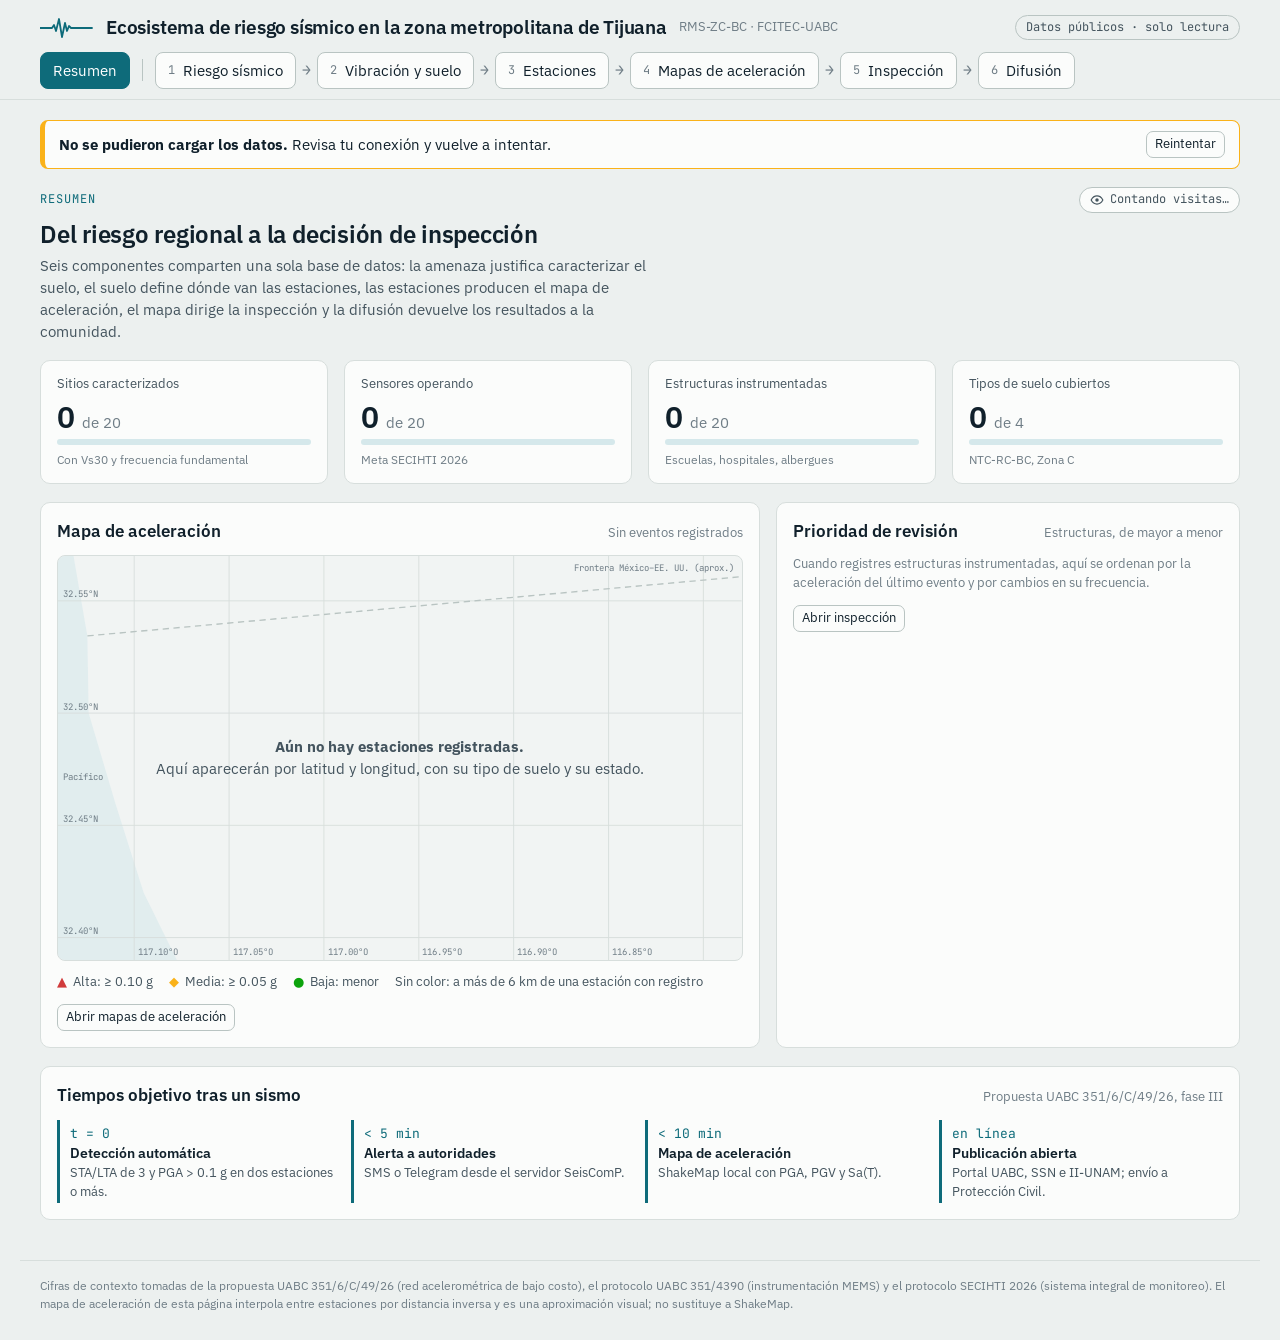
==== index.html @ 7b2836d1 "Add files via upload" ====
<!doctype html>
<html lang="es">
<head>
<meta charset="utf-8">
<meta name="viewport" content="width=device-width,initial-scale=1,viewport-fit=cover">
<title>Ecosistema de riesgo sísmico en la zona metropolitana de Tijuana</title>
<meta name="description" content="Tablero del ecosistema de riesgo sísmico en la zona metropolitana de Tijuana: riesgo, vibración y suelo, estaciones MEMS, mapas de aceleración, inspección de infraestructura social y difusión.">
<link rel="icon" href="img/favicon.svg" type="image/svg+xml">
<link rel="preconnect" href="https://fonts.googleapis.com">
<link rel="stylesheet" href="https://fonts.googleapis.com/css2?family=IBM+Plex+Sans:wght@400;500;600&family=JetBrains+Mono:wght@400;500&display=swap">
<link rel="stylesheet" href="vibracion/vendor/leaflet/leaflet.css">
<link rel="stylesheet" href="css/styles.css">
</head>
<body>
<div class="top">
  <div class="wrap">
    <div class="brand">
      <svg width="54" height="22" viewBox="0 0 54 22" aria-hidden="true"><path d="M0 11h12l2-3 2 6 3-12 3 18 3-14 2 8 2-5 2 2h21" fill="none" style="stroke:var(--accent)" stroke-width="1.8" stroke-linejoin="round" stroke-linecap="round"/></svg>
      <h1>Ecosistema de riesgo sísmico en la zona metropolitana de Tijuana</h1>
      <span class="sub">RMS-ZC-BC · FCITEC-UABC</span>
      <span class="state" id="dstate">Cargando datos…</span>
    </div>
    <nav class="chain" id="nav" aria-label="Componentes del ecosistema"></nav>
  </div>
</div>
<main class="wrap">
  <div id="banner" hidden></div>
  <div id="view" style="display:flex;flex-direction:column;gap:18px"></div>
  <div id="hold" hidden></div>
  <section id="visor" class="card" hidden>
    <header><h2>Vibración ambiental: lecturas del proyecto</h2><a class="btn ghost sm" href="vibracion/index.html" target="_blank" rel="noopener">Abrir el visor completo</a></header>
    <p class="hint">Frecuencia y periodo predominantes medidos en campo por el proyecto RMS-ZC-BC. El color indica el intervalo del valor medido; no es una categoría de riesgo sísmico.</p>
    <div class="grid g4" id="vibKpis"></div>
    <div class="filters" id="vibCtl"></div>
    <div class="vibmap" id="vibMap" role="region" aria-label="Mapa de puntos de vibración ambiental"></div>
    <div id="vibLeg"></div>
    <details id="vibTab"><summary>Ver las lecturas como tabla</summary><div class="scroll" id="vibTabBody"></div></details>
    <p class="src" id="vibSrc"></p>
  </section>
  <section id="shmPanel" class="card" hidden>
    <header><h2>Red SHM + P-Alert: panel de monitoreo</h2><a class="btn sm" href="shm/index.html" target="_blank" rel="noopener">Abrir el panel (simulado)</a></header>
    <p class="note-sim"><b>Datos simulados.</b> El panel de monitoreo genera sus señales en el navegador; ninguna proviene todavía de sensores reales.</p>
    <div class="grid g4" id="shmKpis"></div>
    <div class="grid g2">
      <div class="vibmap shmmap" id="shmMap" role="region" aria-label="Mapa de planteles previstos para la red SHM + P-Alert"></div>
      <div style="display:flex;flex-direction:column;gap:10px;min-width:0">
        <h3>Qué hace el panel</h3>
        <ul class="plain">
          <li>Señal unificada de los 3 sensores de cada unidad SHM, con descarte del sensor que se desvía</li>
          <li>Detección STA/LTA y por umbral de aceleración en gal, con detección de red al disparar 3 o más estaciones</li>
          <li>Espectro y frecuencia dominante, y salud de la transmisión de cada estación</li>
          <li>Simulador de sismos con ondas P y S, y alerta temprana por sitio</li>
          <li>Epicentros publicados por el USGS; la red no calcula epicentros</li>
        </ul>
        <div class="scroll" id="shmList"></div>
      </div>
    </div>
    <p class="src" id="shmSrc">Fuente: repositorio SHM_GPS_NETWORK_DASH_elite (FCITEC-UABC). El panel también simula 32 edificios en Guerrero (UAGro).</p>
  </section>
</main>
<footer class="wrap">
  Cifras de contexto tomadas de la propuesta UABC 351/6/C/49/26 (red acelerométrica de bajo costo), el protocolo UABC 351/4390 (instrumentación MEMS) y el protocolo SECIHTI 2026 (sistema integral de monitoreo). El mapa de aceleración de esta página interpola entre estaciones por distancia inversa y es una aproximación visual; no sustituye a ShakeMap.
</footer>
<div id="tip" hidden></div>
<div id="toast" hidden role="status"></div>
<script src="vibracion/vendor/leaflet/leaflet.js"></script>
<script src="vibracion/js/config.js"></script>
<script src="js/config.js"></script>
<script src="js/app.js"></script>
</body>
</html>
---- vibracion/vendor/leaflet/leaflet.css ----
/* required styles */

.leaflet-pane,
.leaflet-tile,
.leaflet-marker-icon,
.leaflet-marker-shadow,
.leaflet-tile-container,
.leaflet-pane > svg,
.leaflet-pane > canvas,
.leaflet-zoom-box,
.leaflet-image-layer,
.leaflet-layer {
	position: absolute;
	left: 0;
	top: 0;
	}
.leaflet-container {
	overflow: hidden;
	}
.leaflet-tile,
.leaflet-marker-icon,
.leaflet-marker-shadow {
	-webkit-user-select: none;
	   -moz-user-select: none;
	        user-select: none;
	  -webkit-user-drag: none;
	}
/* Prevents IE11 from highlighting tiles in blue */
.leaflet-tile::selection {
	background: transparent;
}
/* Safari renders non-retina tile on retina better with this, but Chrome is worse */
.leaflet-safari .leaflet-tile {
	image-rendering: -webkit-optimize-contrast;
	}
/* hack that prevents hw layers "stretching" when loading new tiles */
.leaflet-safari .leaflet-tile-container {
	width: 1600px;
	height: 1600px;
	-webkit-transform-origin: 0 0;
	}
.leaflet-marker-icon,
.leaflet-marker-shadow {
	display: block;
	}
/* .leaflet-container svg: reset svg max-width decleration shipped in Joomla! (joomla.org) 3.x */
/* .leaflet-container img: map is broken in FF if you have max-width: 100% on tiles */
.leaflet-container .leaflet-overlay-pane svg {
	max-width: none !important;
	max-height: none !important;
	}
.leaflet-container .leaflet-marker-pane img,
.leaflet-container .leaflet-shadow-pane img,
.leaflet-container .leaflet-tile-pane img,
.leaflet-container img.leaflet-image-layer,
.leaflet-container .leaflet-tile {
	max-width: none !important;
	max-height: none !important;
	width: auto;
	padding: 0;
	}

.leaflet-container img.leaflet-tile {
	/* See: https://bugs.chromium.org/p/chromium/issues/detail?id=600120 */
	mix-blend-mode: plus-lighter;
}

.leaflet-container.leaflet-touch-zoom {
	-ms-touch-action: pan-x pan-y;
	touch-action: pan-x pan-y;
	}
.leaflet-container.leaflet-touch-drag {
	-ms-touch-action: pinch-zoom;
	/* Fallback for FF which doesn't support pinch-zoom */
	touch-action: none;
	touch-action: pinch-zoom;
}
.leaflet-container.leaflet-touch-drag.leaflet-touch-zoom {
	-ms-touch-action: none;
	touch-action: none;
}
.leaflet-container {
	-webkit-tap-highlight-color: transparent;
}
.leaflet-container a {
	-webkit-tap-highlight-color: rgba(51, 181, 229, 0.4);
}
.leaflet-tile {
	filter: inherit;
	visibility: hidden;
	}
.leaflet-tile-loaded {
	visibility: inherit;
	}
.leaflet-zoom-box {
	width: 0;
	height: 0;
	-moz-box-sizing: border-box;
	     box-sizing: border-box;
	z-index: 800;
	}
/* workaround for https://bugzilla.mozilla.org/show_bug.cgi?id=888319 */
.leaflet-overlay-pane svg {
	-moz-user-select: none;
	}

.leaflet-pane         { z-index: 400; }

.leaflet-tile-pane    { z-index: 200; }
.leaflet-overlay-pane { z-index: 400; }
.leaflet-shadow-pane  { z-index: 500; }
.leaflet-marker-pane  { z-index: 600; }
.leaflet-tooltip-pane   { z-index: 650; }
.leaflet-popup-pane   { z-index: 700; }

.leaflet-map-pane canvas { z-index: 100; }
.leaflet-map-pane svg    { z-index: 200; }

.leaflet-vml-shape {
	width: 1px;
	height: 1px;
	}
.lvml {
	behavior: url(#default#VML);
	display: inline-block;
	position: absolute;
	}


/* control positioning */

.leaflet-control {
	position: relative;
	z-index: 800;
	pointer-events: visiblePainted; /* IE 9-10 doesn't have auto */
	pointer-events: auto;
	}
.leaflet-top,
.leaflet-bottom {
	position: absolute;
	z-index: 1000;
	pointer-events: none;
	}
.leaflet-top {
	top: 0;
	}
.leaflet-right {
	right: 0;
	}
.leaflet-bottom {
	bottom: 0;
	}
.leaflet-left {
	left: 0;
	}
.leaflet-control {
	float: left;
	clear: both;
	}
.leaflet-right .leaflet-control {
	float: right;
	}
.leaflet-top .leaflet-control {
	margin-top: 10px;
	}
.leaflet-bottom .leaflet-control {
	margin-bottom: 10px;
	}
.leaflet-left .leaflet-control {
	margin-left: 10px;
	}
.leaflet-right .leaflet-control {
	margin-right: 10px;
	}


/* zoom and fade animations */

.leaflet-fade-anim .leaflet-popup {
	opacity: 0;
	-webkit-transition: opacity 0.2s linear;
	   -moz-transition: opacity 0.2s linear;
	        transition: opacity 0.2s linear;
	}
.leaflet-fade-anim .leaflet-map-pane .leaflet-popup {
	opacity: 1;
	}
.leaflet-zoom-animated {
	-webkit-transform-origin: 0 0;
	    -ms-transform-origin: 0 0;
	        transform-origin: 0 0;
	}
svg.leaflet-zoom-animated {
	will-change: transform;
}

.leaflet-zoom-anim .leaflet-zoom-animated {
	-webkit-transition: -webkit-transform 0.25s cubic-bezier(0,0,0.25,1);
	   -moz-transition:    -moz-transform 0.25s cubic-bezier(0,0,0.25,1);
	        transition:         transform 0.25s cubic-bezier(0,0,0.25,1);
	}
.leaflet-zoom-anim .leaflet-tile,
.leaflet-pan-anim .leaflet-tile {
	-webkit-transition: none;
	   -moz-transition: none;
	        transition: none;
	}

.leaflet-zoom-anim .leaflet-zoom-hide {
	visibility: hidden;
	}


/* cursors */

.leaflet-interactive {
	cursor: pointer;
	}
.leaflet-grab {
	cursor: -webkit-grab;
	cursor:    -moz-grab;
	cursor:         grab;
	}
.leaflet-crosshair,
.leaflet-crosshair .leaflet-interactive {
	cursor: crosshair;
	}
.leaflet-popup-pane,
.leaflet-control {
	cursor: auto;
	}
.leaflet-dragging .leaflet-grab,
.leaflet-dragging .leaflet-grab .leaflet-interactive,
.leaflet-dragging .leaflet-marker-draggable {
	cursor: move;
	cursor: -webkit-grabbing;
	cursor:    -moz-grabbing;
	cursor:         grabbing;
	}

/* marker & overlays interactivity */
.leaflet-marker-icon,
.leaflet-marker-shadow,
.leaflet-image-layer,
.leaflet-pane > svg path,
.leaflet-tile-container {
	pointer-events: none;
	}

.leaflet-marker-icon.leaflet-interactive,
.leaflet-image-layer.leaflet-interactive,
.leaflet-pane > svg path.leaflet-interactive,
svg.leaflet-image-layer.leaflet-interactive path {
	pointer-events: visiblePainted; /* IE 9-10 doesn't have auto */
	pointer-events: auto;
	}

/* visual tweaks */

.leaflet-container {
	background: #ddd;
	outline-offset: 1px;
	}
.leaflet-container a {
	color: #0078A8;
	}
.leaflet-zoom-box {
	border: 2px dotted #38f;
	background: rgba(255,255,255,0.5);
	}


/* general typography */
.leaflet-container {
	font-family: "Helvetica Neue", Arial, Helvetica, sans-serif;
	font-size: 12px;
	font-size: 0.75rem;
	line-height: 1.5;
	}


/* general toolbar styles */

.leaflet-bar {
	box-shadow: 0 1px 5px rgba(0,0,0,0.65);
	border-radius: 4px;
	}
.leaflet-bar a {
	background-color: #fff;
	border-bottom: 1px solid #ccc;
	width: 26px;
	height: 26px;
	line-height: 26px;
	display: block;
	text-align: center;
	text-decoration: none;
	color: black;
	}
.leaflet-bar a,
.leaflet-control-layers-toggle {
	background-position: 50% 50%;
	background-repeat: no-repeat;
	display: block;
	}
.leaflet-bar a:hover,
.leaflet-bar a:focus {
	background-color: #f4f4f4;
	}
.leaflet-bar a:first-child {
	border-top-left-radius: 4px;
	border-top-right-radius: 4px;
	}
.leaflet-bar a:last-child {
	border-bottom-left-radius: 4px;
	border-bottom-right-radius: 4px;
	border-bottom: none;
	}
.leaflet-bar a.leaflet-disabled {
	cursor: default;
	background-color: #f4f4f4;
	color: #bbb;
	}

.leaflet-touch .leaflet-bar a {
	width: 30px;
	height: 30px;
	line-height: 30px;
	}
.leaflet-touch .leaflet-bar a:first-child {
	border-top-left-radius: 2px;
	border-top-right-radius: 2px;
	}
.leaflet-touch .leaflet-bar a:last-child {
	border-bottom-left-radius: 2px;
	border-bottom-right-radius: 2px;
	}

/* zoom control */

.leaflet-control-zoom-in,
.leaflet-control-zoom-out {
	font: bold 18px 'Lucida Console', Monaco, monospace;
	text-indent: 1px;
	}

.leaflet-touch .leaflet-control-zoom-in, .leaflet-touch .leaflet-control-zoom-out  {
	font-size: 22px;
	}


/* layers control */

.leaflet-control-layers {
	box-shadow: 0 1px 5px rgba(0,0,0,0.4);
	background: #fff;
	border-radius: 5px;
	}
.leaflet-control-layers-toggle {
	background-image: url(images/layers.png);
	width: 36px;
	height: 36px;
	}
.leaflet-retina .leaflet-control-layers-toggle {
	background-image: url(images/layers-2x.png);
	background-size: 26px 26px;
	}
.leaflet-touch .leaflet-control-layers-toggle {
	width: 44px;
	height: 44px;
	}
.leaflet-control-layers .leaflet-control-layers-list,
.leaflet-control-layers-expanded .leaflet-control-layers-toggle {
	display: none;
	}
.leaflet-control-layers-expanded .leaflet-control-layers-list {
	display: block;
	position: relative;
	}
.leaflet-control-layers-expanded {
	padding: 6px 10px 6px 6px;
	color: #333;
	background: #fff;
	}
.leaflet-control-layers-scrollbar {
	overflow-y: scroll;
	overflow-x: hidden;
	padding-right: 5px;
	}
.leaflet-control-layers-selector {
	margin-top: 2px;
	position: relative;
	top: 1px;
	}
.leaflet-control-layers label {
	display: block;
	font-size: 13px;
	font-size: 1.08333em;
	}
.leaflet-control-layers-separator {
	height: 0;
	border-top: 1px solid #ddd;
	margin: 5px -10px 5px -6px;
	}

/* Default icon URLs */
.leaflet-default-icon-path { /* used only in path-guessing heuristic, see L.Icon.Default */
	background-image: url(images/marker-icon.png);
	}


/* attribution and scale controls */

.leaflet-container .leaflet-control-attribution {
	background: #fff;
	background: rgba(255, 255, 255, 0.8);
	margin: 0;
	}
.leaflet-control-attribution,
.leaflet-control-scale-line {
	padding: 0 5px;
	color: #333;
	line-height: 1.4;
	}
.leaflet-control-attribution a {
	text-decoration: none;
	}
.leaflet-control-attribution a:hover,
.leaflet-control-attribution a:focus {
	text-decoration: underline;
	}
.leaflet-attribution-flag {
	display: inline !important;
	vertical-align: baseline !important;
	width: 1em;
	height: 0.6669em;
	}
.leaflet-left .leaflet-control-scale {
	margin-left: 5px;
	}
.leaflet-bottom .leaflet-control-scale {
	margin-bottom: 5px;
	}
.leaflet-control-scale-line {
	border: 2px solid #777;
	border-top: none;
	line-height: 1.1;
	padding: 2px 5px 1px;
	white-space: nowrap;
	-moz-box-sizing: border-box;
	     box-sizing: border-box;
	background: rgba(255, 255, 255, 0.8);
	text-shadow: 1px 1px #fff;
	}
.leaflet-control-scale-line:not(:first-child) {
	border-top: 2px solid #777;
	border-bottom: none;
	margin-top: -2px;
	}
.leaflet-control-scale-line:not(:first-child):not(:last-child) {
	border-bottom: 2px solid #777;
	}

.leaflet-touch .leaflet-control-attribution,
.leaflet-touch .leaflet-control-layers,
.leaflet-touch .leaflet-bar {
	box-shadow: none;
	}
.leaflet-touch .leaflet-control-layers,
.leaflet-touch .leaflet-bar {
	border: 2px solid rgba(0,0,0,0.2);
	background-clip: padding-box;
	}


/* popup */

.leaflet-popup {
	position: absolute;
	text-align: center;
	margin-bottom: 20px;
	}
.leaflet-popup-content-wrapper {
	padding: 1px;
	text-align: left;
	border-radius: 12px;
	}
.leaflet-popup-content {
	margin: 13px 24px 13px 20px;
	line-height: 1.3;
	font-size: 13px;
	font-size: 1.08333em;
	min-height: 1px;
	}
.leaflet-popup-content p {
	margin: 17px 0;
	margin: 1.3em 0;
	}
.leaflet-popup-tip-container {
	width: 40px;
	height: 20px;
	position: absolute;
	left: 50%;
	margin-top: -1px;
	margin-left: -20px;
	overflow: hidden;
	pointer-events: none;
	}
.leaflet-popup-tip {
	width: 17px;
	height: 17px;
	padding: 1px;

	margin: -10px auto 0;
	pointer-events: auto;

	-webkit-transform: rotate(45deg);
	   -moz-transform: rotate(45deg);
	    -ms-transform: rotate(45deg);
	        transform: rotate(45deg);
	}
.leaflet-popup-content-wrapper,
.leaflet-popup-tip {
	background: white;
	color: #333;
	box-shadow: 0 3px 14px rgba(0,0,0,0.4);
	}
.leaflet-container a.leaflet-popup-close-button {
	position: absolute;
	top: 0;
	right: 0;
	border: none;
	text-align: center;
	width: 24px;
	height: 24px;
	font: 16px/24px Tahoma, Verdana, sans-serif;
	color: #757575;
	text-decoration: none;
	background: transparent;
	}
.leaflet-container a.leaflet-popup-close-button:hover,
.leaflet-container a.leaflet-popup-close-button:focus {
	color: #585858;
	}
.leaflet-popup-scrolled {
	overflow: auto;
	}

.leaflet-oldie .leaflet-popup-content-wrapper {
	-ms-zoom: 1;
	}
.leaflet-oldie .leaflet-popup-tip {
	width: 24px;
	margin: 0 auto;

	-ms-filter: "progid:DXImageTransform.Microsoft.Matrix(M11=0.70710678, M12=0.70710678, M21=-0.70710678, M22=0.70710678)";
	filter: progid:DXImageTransform.Microsoft.Matrix(M11=0.70710678, M12=0.70710678, M21=-0.70710678, M22=0.70710678);
	}

.leaflet-oldie .leaflet-control-zoom,
.leaflet-oldie .leaflet-control-layers,
.leaflet-oldie .leaflet-popup-content-wrapper,
.leaflet-oldie .leaflet-popup-tip {
	border: 1px solid #999;
	}


/* div icon */

.leaflet-div-icon {
	background: #fff;
	border: 1px solid #666;
	}


/* Tooltip */
/* Base styles for the element that has a tooltip */
.leaflet-tooltip {
	position: absolute;
	padding: 6px;
	background-color: #fff;
	border: 1px solid #fff;
	border-radius: 3px;
	color: #222;
	white-space: nowrap;
	-webkit-user-select: none;
	-moz-user-select: none;
	-ms-user-select: none;
	user-select: none;
	pointer-events: none;
	box-shadow: 0 1px 3px rgba(0,0,0,0.4);
	}
.leaflet-tooltip.leaflet-interactive {
	cursor: pointer;
	pointer-events: auto;
	}
.leaflet-tooltip-top:before,
.leaflet-tooltip-bottom:before,
.leaflet-tooltip-left:before,
.leaflet-tooltip-right:before {
	position: absolute;
	pointer-events: none;
	border: 6px solid transparent;
	background: transparent;
	content: "";
	}

/* Directions */

.leaflet-tooltip-bottom {
	margin-top: 6px;
}
.leaflet-tooltip-top {
	margin-top: -6px;
}
.leaflet-tooltip-bottom:before,
.leaflet-tooltip-top:before {
	left: 50%;
	margin-left: -6px;
	}
.leaflet-tooltip-top:before {
	bottom: 0;
	margin-bottom: -12px;
	border-top-color: #fff;
	}
.leaflet-tooltip-bottom:before {
	top: 0;
	margin-top: -12px;
	margin-left: -6px;
	border-bottom-color: #fff;
	}
.leaflet-tooltip-left {
	margin-left: -6px;
}
.leaflet-tooltip-right {
	margin-left: 6px;
}
.leaflet-tooltip-left:before,
.leaflet-tooltip-right:before {
	top: 50%;
	margin-top: -6px;
	}
.leaflet-tooltip-left:before {
	right: 0;
	margin-right: -12px;
	border-left-color: #fff;
	}
.leaflet-tooltip-right:before {
	left: 0;
	margin-left: -12px;
	border-right-color: #fff;
	}

/* Printing */

@media print {
	/* Prevent printers from removing background-images of controls. */
	.leaflet-control {
		-webkit-print-color-adjust: exact;
		print-color-adjust: exact;
		}
	}
---- css/styles.css ----
/* Base */
:root{color-scheme:light}
body{margin:0}
img{max-width:100%}
[hidden]{display:none!important}

/* Layout: the sticky navigation IS the ecosystem chain (five linked stages after a summary);
   one view at a time below it, summary before detail, data tables under every chart. */
:root{
  --bg:#ECF0EF; --surface:#FBFCFB; --surface-2:#F1F4F3; --ink:#10202B; --ink-2:#44545E; --muted:#6F7D86;
  --line:#D7DEDC; --line-2:#B9C4C2; --accent:#0E6B7A; --accent-ink:#FFFFFF; --accent-soft:#D5E8EB;
  --s1:#2a78d6; --s2:#eb6834; --s3:#1baf7a; --deemph:#B3BEC2;
  --good:#0ca30c; --warn:#fab219; --crit:#d03b3b;
  --font:'IBM Plex Sans',system-ui,-apple-system,'Segoe UI',sans-serif;
  --mono:'JetBrains Mono',ui-monospace,'SFMono-Regular',Menlo,monospace;
}
@media (prefers-color-scheme: dark){
  :root:not([data-theme="light"]){
    --bg:#0B151D; --surface:#152633; --surface-2:#1B3040; --ink:#EEF1EC; --ink-2:#B7C4CC; --muted:#8799A5;
    --line:#27404F; --line-2:#3A5B6E; --accent:#55C7CF; --accent-ink:#0B151D; --accent-soft:#1C3D4A;
    --s1:#3987e5; --s2:#d95926; --s3:#199e70; --deemph:#4A6373; color-scheme:dark;
  }
}
:root[data-theme="dark"]{
  --bg:#0B151D; --surface:#152633; --surface-2:#1B3040; --ink:#EEF1EC; --ink-2:#B7C4CC; --muted:#8799A5;
  --line:#27404F; --line-2:#3A5B6E; --accent:#55C7CF; --accent-ink:#0B151D; --accent-soft:#1C3D4A;
  --s1:#3987e5; --s2:#d95926; --s3:#199e70; --deemph:#4A6373; color-scheme:dark;
}
*{box-sizing:border-box}
body{background:var(--bg);color:var(--ink);font-family:var(--font);font-size:15px;line-height:1.45}
h1,h2,h3,p{margin:0}
h1{font-size:19px;font-weight:600;letter-spacing:-.01em}
h2{font-size:17px;font-weight:600;text-wrap:balance}
h3{font-size:14px;font-weight:600}
button,input,select{font:inherit;color:inherit}
.wrap{max-width:1240px;margin-inline:auto;padding-inline:20px}
.top{position:sticky;top:env(safe-area-inset-top,0px);z-index:20;background:var(--bg);border-bottom:1px solid var(--line)}
.brand{display:flex;align-items:center;gap:12px;flex-wrap:wrap;padding-block:14px 10px}
.brand svg{flex:none}
.brand .sub{color:var(--muted);font-size:13px}
.brand .state{margin-left:auto;font-family:var(--mono);font-size:12px;color:var(--ink-2);border:1px solid var(--line-2);border-radius:999px;padding:3px 10px;white-space:nowrap}
.chain{display:flex;align-items:center;gap:6px;overflow-x:auto;padding-bottom:10px;scrollbar-width:thin}
.chain .arrow{color:var(--muted);flex:none;font-family:var(--mono)}
.chain .sep{width:1px;height:22px;background:var(--line-2);flex:none;margin-inline:6px}
.tab{flex:none;display:flex;align-items:center;gap:8px;border:1px solid var(--line-2);background:var(--surface);border-radius:8px;padding:7px 12px;cursor:pointer;white-space:nowrap}
.tab .n{font-family:var(--mono);font-size:12px;color:var(--muted)}
.tab:hover{border-color:var(--accent)}
.tab[aria-current="page"]{background:var(--accent);border-color:var(--accent);color:var(--accent-ink)}
.tab[aria-current="page"] .n{color:var(--accent-ink);opacity:.8}
:focus-visible{outline:2px solid var(--accent);outline-offset:2px}
main{padding-block:20px 40px;display:flex;flex-direction:column;gap:18px}
.banner{display:flex;gap:12px;align-items:center;flex-wrap:wrap;border:1px solid var(--warn);border-left-width:5px;background:var(--surface);border-radius:8px;padding:10px 14px}
.banner p{flex:1;min-width:220px}
.vhead{display:flex;flex-direction:column;gap:4px}
.vtop{display:flex;align-items:center;justify-content:space-between;gap:10px;flex-wrap:wrap}
.visits{display:inline-flex;align-items:center;gap:6px;font-family:var(--mono);font-size:12px;color:var(--ink-2);border:1px solid var(--line-2);border-radius:999px;padding:3px 10px;background:var(--surface);white-space:nowrap}
.visits b{color:var(--ink);font-weight:500}
.vhead .eyebrow{font-family:var(--mono);font-size:12px;letter-spacing:.08em;text-transform:uppercase;color:var(--accent)}
.vhead h2{font-size:24px;letter-spacing:-.01em}
.vhead p{color:var(--ink-2);max-width:68ch}
.grid{display:grid;gap:16px}
.g4{grid-template-columns:repeat(4,minmax(0,1fr))}
.g3{grid-template-columns:repeat(3,minmax(0,1fr))}
.g2{grid-template-columns:minmax(0,1.55fr) minmax(0,1fr)}
.card{background:var(--surface);border:1px solid var(--line);border-radius:10px;padding:16px;display:flex;flex-direction:column;gap:12px;min-width:0}
.card > header{display:flex;align-items:baseline;justify-content:space-between;gap:12px;flex-wrap:wrap}
.card .hint{color:var(--muted);font-size:13px}
.kpi{background:var(--surface);border:1px solid var(--line);border-radius:10px;padding:14px 16px;display:flex;flex-direction:column;gap:6px;min-width:0}
.kpi .lab{color:var(--ink-2);font-size:13px}
.kpi .val{font-size:30px;font-weight:600;line-height:1.1}
.kpi .val small{font-size:15px;font-weight:400;color:var(--muted)}
.kpi .foot{color:var(--muted);font-size:12px}
.meter{height:6px;border-radius:3px;background:var(--accent-soft);overflow:hidden}
.meter i{display:block;height:100%;background:var(--accent);border-radius:3px}
.mapwrap{position:relative;width:100%;aspect-ratio:760/450;max-width:100%;border:1px solid var(--line);border-radius:8px;overflow:hidden;background:var(--surface-2)}
.mapwrap canvas,.mapwrap svg{position:absolute;inset:0;width:100%;height:100%;display:block}
.mapwrap .empty{position:absolute;inset:0;display:flex;flex-direction:column;gap:10px;align-items:center;justify-content:center;text-align:center;padding:20px;color:var(--ink-2)}
.mlabel{font-family:var(--mono);font-size:11px;fill:var(--ink);paint-order:stroke;stroke:var(--surface-2);stroke-width:3px;stroke-linejoin:round}
.glabel{font-family:var(--mono);font-size:10px;fill:var(--muted)}
.legend{display:flex;flex-wrap:wrap;gap:6px 16px;font-size:13px;color:var(--ink-2)}
.legend span{display:inline-flex;align-items:center;gap:6px}
.sw{width:11px;height:11px;border-radius:50%;flex:none;display:inline-block}
.sw.sq{border-radius:2px}
.pill{display:inline-flex;align-items:center;gap:6px;border:1px solid var(--line-2);border-radius:999px;padding:1px 9px;font-size:12px;white-space:nowrap;background:var(--surface)}
.pill b{font-weight:600}
.pill .ic{font-size:10px;line-height:1}
.ic.alta{color:var(--crit)} .ic.media{color:var(--warn)} .ic.baja{color:var(--good)} .ic.na{color:var(--muted)}
.scroll{overflow-x:auto}
table{border-collapse:collapse;width:100%;font-size:14px}
th,td{text-align:left;padding:8px 10px;border-bottom:1px solid var(--line);vertical-align:middle}
th{font-size:12px;font-weight:500;color:var(--muted);white-space:nowrap}
td.num,th.num{text-align:right;font-family:var(--mono);font-variant-numeric:tabular-nums;white-space:nowrap}
tbody tr:last-child td{border-bottom:none}
.ej{font-family:var(--mono);font-size:10px;letter-spacing:.06em;color:var(--muted);border:1px solid var(--line-2);border-radius:4px;padding:0 4px;margin-left:6px}
.btn{border:1px solid var(--accent);background:var(--accent);color:var(--accent-ink);border-radius:7px;padding:6px 12px;cursor:pointer;white-space:nowrap}
.btn.ghost{background:transparent;color:var(--ink);border-color:var(--line-2)}
.btn.sm{padding:3px 8px;font-size:13px}
.btn:hover{filter:brightness(1.08)}
.filters{display:flex;flex-wrap:wrap;gap:10px 16px;align-items:center}
.filters label{display:flex;align-items:center;gap:6px;font-size:13px;color:var(--ink-2)}
select,input[type=text],input[type=number],input[type=date]{background:var(--surface);border:1px solid var(--line-2);border-radius:6px;padding:5px 8px;max-width:100%}
input.pga{width:92px;text-align:right;font-family:var(--mono)}
.form{display:grid;grid-template-columns:repeat(4,minmax(0,1fr));gap:10px 12px}
.form label{display:flex;flex-direction:column;gap:3px;font-size:12px;color:var(--ink-2);min-width:0}
.form label.w2{grid-column:span 2}
.form input,.form select{width:100%}
.form .actions{grid-column:1/-1;display:flex;gap:8px;align-items:center;flex-wrap:wrap}
.err{color:var(--crit);font-size:13px}
.flow{display:grid;grid-template-columns:repeat(4,minmax(0,1fr));gap:10px}
.flow div{border-left:3px solid var(--accent);padding:2px 0 2px 10px;min-width:0}
.flow .t{font-family:var(--mono);font-size:13px;color:var(--accent)}
.flow p{font-size:13px;color:var(--ink-2)}
.soil{display:flex;gap:12px;align-items:flex-start}
.soil .tag{font-family:var(--mono);font-weight:500;min-width:52px;text-align:center;border-radius:6px;padding:6px 4px;color:var(--ink);border:2px solid var(--line-2);border-left-width:8px}
.bars{display:flex;flex-direction:column;gap:10px}
.bars .row{display:flex;justify-content:space-between;gap:10px;font-size:13px}
.bars .bar{height:10px;border-radius:0 4px 4px 0;background:var(--deemph)}
.bars .bar.hi{background:var(--accent)}
.chips{display:flex;flex-wrap:wrap;gap:6px}
.chips span{border:1px solid var(--line-2);border-radius:999px;padding:2px 10px;font-size:13px}
details summary{cursor:pointer;color:var(--accent);font-size:13px}
.src{color:var(--muted);font-size:12px}
ul.plain{margin:0;padding-left:18px;color:var(--ink-2);display:flex;flex-direction:column;gap:4px}
#tip{position:fixed;z-index:50;pointer-events:none;background:var(--ink);color:var(--bg);border-radius:6px;padding:6px 9px;font-size:12px;max-width:240px;box-shadow:0 4px 14px rgba(0,0,0,.25)}
#tip b{display:block;font-size:13px}
#toast{position:fixed;left:50%;bottom:calc(20px + env(safe-area-inset-bottom,0px));transform:translateX(-50%);z-index:60;background:var(--ink);color:var(--bg);border-radius:8px;padding:9px 14px;font-size:14px;max-width:min(90vw,480px)}
footer{border-top:1px solid var(--line);padding-block:16px 28px;color:var(--muted);font-size:12px}
@media (max-width:900px){.g4{grid-template-columns:repeat(2,minmax(0,1fr))}.g2,.g3{grid-template-columns:minmax(0,1fr)}.flow{grid-template-columns:repeat(2,minmax(0,1fr))}.form{grid-template-columns:repeat(2,minmax(0,1fr))}}
@media (max-width:520px){.wrap{padding-inline:16px}.g4{grid-template-columns:minmax(0,1fr) minmax(0,1fr)}.kpi .val{font-size:24px}.flow{grid-template-columns:minmax(0,1fr)}.vhead h2{font-size:20px}.brand .state{margin-left:0}}
.embed{width:100%;height:640px;border:1px solid var(--line);border-radius:8px;background:var(--surface-2);display:block}
a.btn{text-decoration:none;display:inline-block}
.vibmap{height:min(480px,70vh);border:1px solid var(--line);border-radius:8px;overflow:hidden;background:var(--surface-2)}
.seg{display:inline-flex;border:1px solid var(--line-2);border-radius:7px;overflow:hidden}
.seg button{border:0;background:var(--surface);padding:5px 12px;cursor:pointer}
.seg button[aria-pressed="true"]{background:var(--accent);color:var(--accent-ink)}
.shmmap{height:min(420px,60vh)}
.note-sim{border:1px solid var(--warn);border-left-width:5px;border-radius:8px;padding:8px 12px;font-size:13px;color:var(--ink-2)}
.vleg{display:flex;flex-wrap:wrap;gap:6px 16px;font-size:13px;color:var(--ink-2);align-items:center}
.vleg b{color:var(--ink);font-weight:600}
.vleg span{display:inline-flex;align-items:center;gap:6px;font-variant-numeric:tabular-nums}
.vsw{width:12px;height:12px;border-radius:50%;border:1.5px solid #0F2A4A;display:inline-block}
.vsw.nd{border-style:dotted}
.leaflet-popup-content{font-family:var(--font);font-size:13px;line-height:1.45}
.leaflet-popup-content b{font-family:var(--mono)}
@media (max-width:620px){.brand .state{white-space:normal;margin-left:0}.embed{height:520px}.mapwrap .mlabel{font-size:19px}.mapwrap .glabel{font-size:16px}}
@media (prefers-reduced-motion:no-preference){.tab,.btn{transition:border-color .15s,filter .15s}}
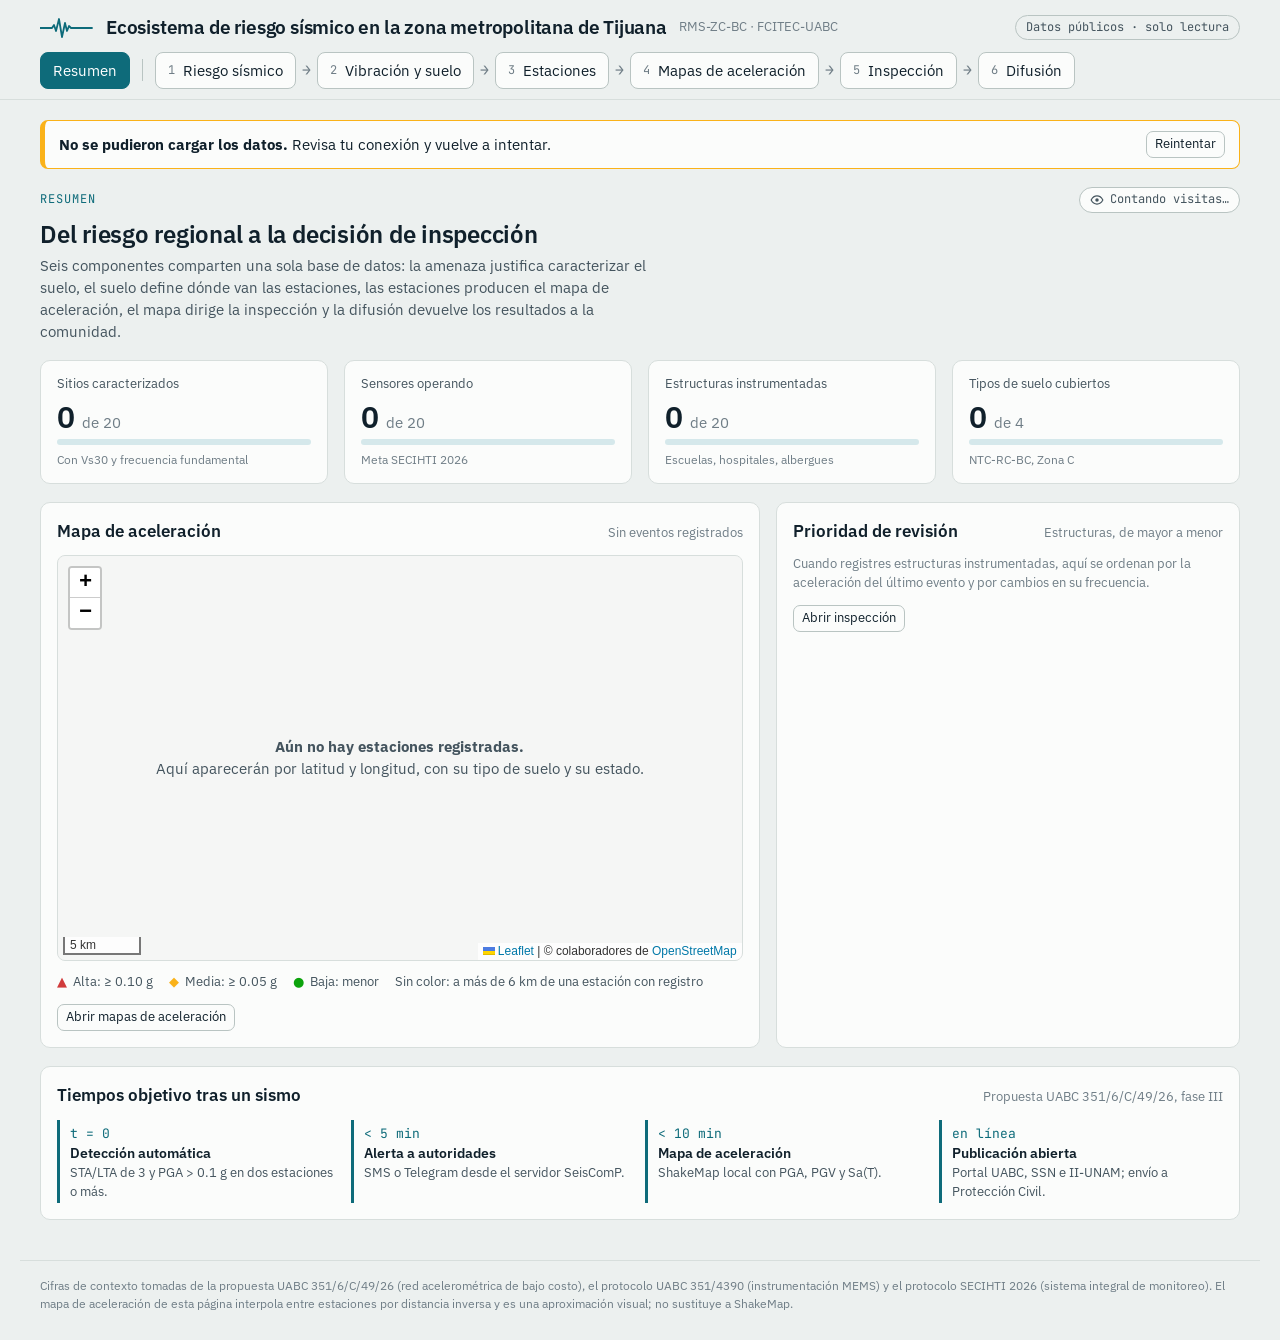
==== commit f61f393d: "Agrega mapas, datos fuente y scripts del servidor Co-Authored-By: Claude Opus 5.5 <noreply@anthropic" ====
--- a/index.html
+++ b/index.html
@@ -28,8 +28,8 @@
   <div id="view" style="display:flex;flex-direction:column;gap:18px"></div>
   <div id="hold" hidden></div>
   <section id="visor" class="card" hidden>
-    <header><h2>Vibración ambiental: lecturas del proyecto</h2><a class="btn ghost sm" href="vibracion/index.html" target="_blank" rel="noopener">Abrir el visor completo</a></header>
-    <p class="hint">Frecuencia y periodo predominantes medidos en campo por el proyecto RMS-ZC-BC. El color indica el intervalo del valor medido; no es una categoría de riesgo sísmico.</p>
+    <header><h2>Vibración ambiental y zonificación del suelo</h2><a class="btn ghost sm" href="vibracion/index.html" target="_blank" rel="noopener">Abrir el visor completo</a></header>
+    <p class="hint">Lecturas de frecuencia y periodo predominantes medidas en campo por el proyecto RMS-ZC-BC, sobre la zonificación por tipo de suelo de la norma técnica (NTC 2015). Usa el selector de capas del mapa para agregar el estudio de periodos dominantes, los puntos de sondeo y las escuelas. El color de las lecturas indica el intervalo del valor medido; no es una categoría de riesgo sísmico.</p>
     <div class="grid g4" id="vibKpis"></div>
     <div class="filters" id="vibCtl"></div>
     <div class="vibmap" id="vibMap" role="region" aria-label="Mapa de puntos de vibración ambiental"></div>
--- a/css/styles.css
+++ b/css/styles.css
@@ -11,6 +11,7 @@
   --line:#D7DEDC; --line-2:#B9C4C2; --accent:#0E6B7A; --accent-ink:#FFFFFF; --accent-soft:#D5E8EB;
   --s1:#2a78d6; --s2:#eb6834; --s3:#1baf7a; --deemph:#B3BEC2;
   --good:#0ca30c; --warn:#fab219; --crit:#d03b3b;
+  --zI:#4daf4a; --zII:#f781bf; --zIIIa:#a47158; --zIIIb:#377eb8; --zSD:#e5b636;
   --font:'IBM Plex Sans',system-ui,-apple-system,'Segoe UI',sans-serif;
   --mono:'JetBrains Mono',ui-monospace,'SFMono-Regular',Menlo,monospace;
 }
@@ -73,7 +74,12 @@
 .meter{height:6px;border-radius:3px;background:var(--accent-soft);overflow:hidden}
 .meter i{display:block;height:100%;background:var(--accent);border-radius:3px}
 .mapwrap{position:relative;width:100%;aspect-ratio:760/450;max-width:100%;border:1px solid var(--line);border-radius:8px;overflow:hidden;background:var(--surface-2)}
-.mapwrap canvas,.mapwrap svg{position:absolute;inset:0;width:100%;height:100%;display:block}
+.mapwrap > canvas,.mapwrap > svg{position:absolute;inset:0;width:100%;height:100%;display:block}
+.mapwrap > .lmap{position:absolute;inset:0}
+.mapwrap .empty{z-index:500;background:color-mix(in srgb, var(--surface) 82%, transparent)}
+.leaflet-tooltip.mk-lab{background:transparent;border:0;box-shadow:none;padding:0 2px;font-family:var(--mono);font-size:11px;color:#16212E;text-shadow:0 0 3px #fff,0 0 3px #fff,0 0 2px #fff}
+.leaflet-tooltip.mk-lab:before{display:none}
+.sq-mk{width:14px;height:14px;border:2px solid #FFFFFF;border-radius:2px;box-sizing:border-box}
 .mapwrap .empty{position:absolute;inset:0;display:flex;flex-direction:column;gap:10px;align-items:center;justify-content:center;text-align:center;padding:20px;color:var(--ink-2)}
 .mlabel{font-family:var(--mono);font-size:11px;fill:var(--ink);paint-order:stroke;stroke:var(--surface-2);stroke-width:3px;stroke-linejoin:round}
 .glabel{font-family:var(--mono);font-size:10px;fill:var(--muted)}
